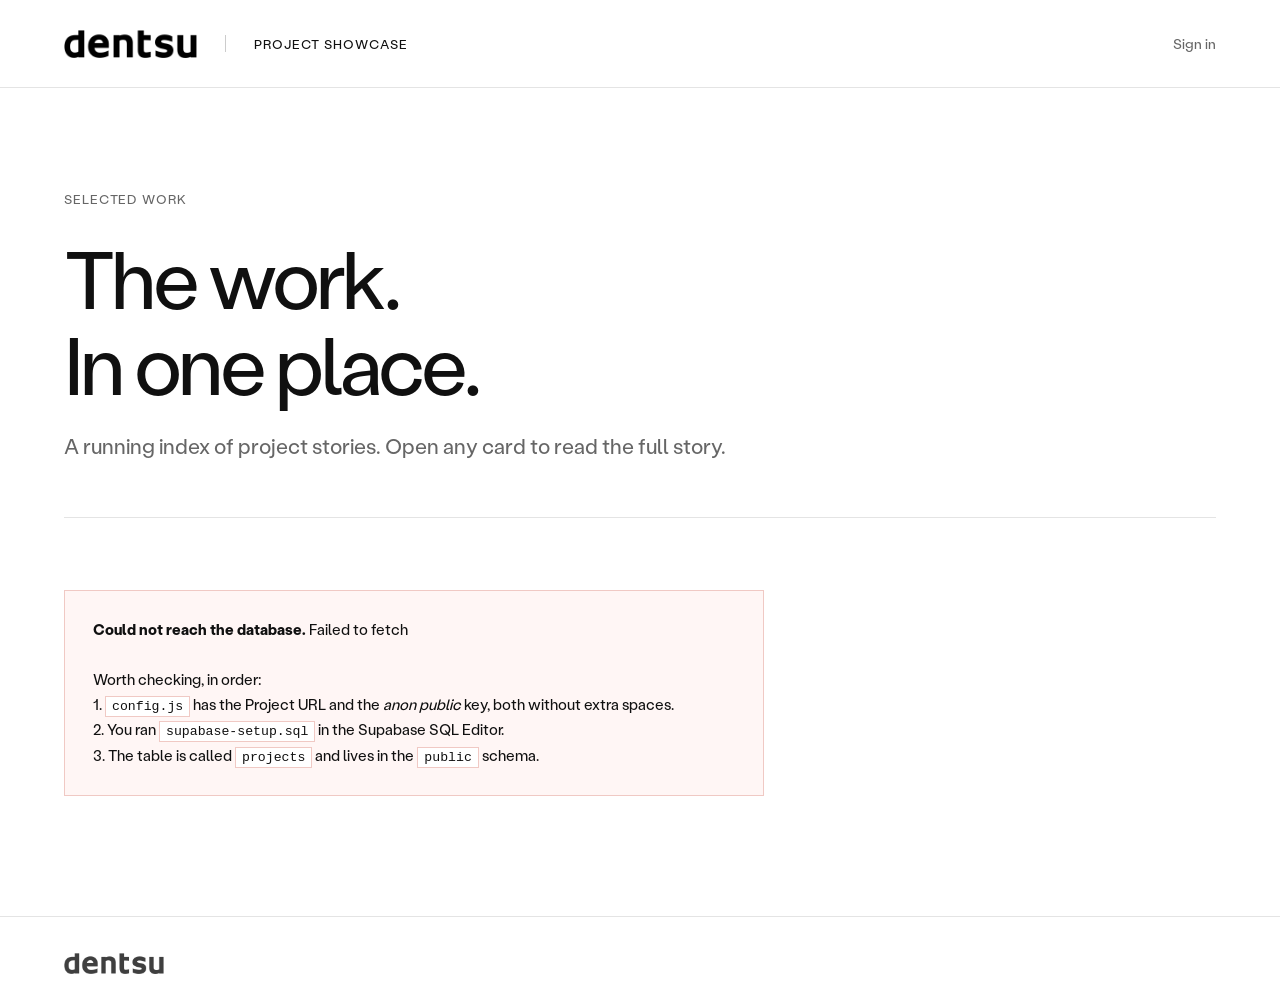
==== index.html @ b828e732 "feat: initial project setup with Supabase integration - Added Supabase configuration in config.js - " ====
<!doctype html>
<html lang="en">
<head>
<meta charset="utf-8">
<meta name="viewport" content="width=device-width, initial-scale=1">
<title>Project showcase</title>
<meta name="description" content="A showcase of selected project stories.">
<link rel="icon" href="assets/dentsu.png">
<link rel="stylesheet" href="styles.css">
<script src="config.js"></script>
<script src="app.js" defer></script>
</head>
<body>
<a class="skip" href="#grid">Skip to projects</a>

<header>
  <a href="index.html" aria-label="Project showcase home"><img class="logo" src="assets/dentsu.png" alt="dentsu"></a>
  <span class="header-label">PROJECT SHOWCASE</span>
  <nav>
    <button type="button" class="link-button" id="auth-toggle" hidden></button>
  </nav>
</header>

<div class="publish-bar" id="publish-bar" hidden>
  <p><strong>Unpublished changes.</strong> <span id="publish-detail"></span></p>
  <div class="publish-actions">
    <button type="button" class="button primary" id="export">Download projects.json</button>
    <button type="button" class="button quiet" id="discard">Discard changes</button>
  </div>
</div>

<main>
  <!-- Edit this heading directly. It is not stored in the database. -->
  <section class="intro">
    <span class="eyebrow">SELECTED WORK</span>
    <h1>The work.<br>In one place.</h1>
    <p>A running index of project stories. Open any card to read the full story.</p>
  </section>

  <section id="grid" class="grid" aria-label="Project listing"></section>

  <section class="notice" id="notice" hidden></section>

  <section class="empty" id="empty" hidden>
    <h2>No projects yet.</h2>
    <p id="empty-copy">Add your first project with the + button in the corner.</p>
  </section>
</main>

<footer>
  <img src="assets/dentsu.png" alt="dentsu">
</footer>

<button type="button" class="fab" id="add" aria-label="Add a project" hidden>
  <span aria-hidden="true">+</span>
</button>

<dialog id="editor" aria-labelledby="editor-title">
  <form method="dialog" id="form" novalidate>
    <div class="dialog-head">
      <h2 id="editor-title">Add a project</h2>
      <button type="button" class="close" id="cancel" aria-label="Close">&times;</button>
    </div>

    <div class="dialog-body">
      <div class="field">
        <label for="f-title">Title</label>
        <input id="f-title" name="title" type="text" maxlength="120" required autocomplete="off" placeholder="Project name">
        <p class="error" id="e-title" hidden>Add a title.</p>
      </div>

      <div class="field">
        <label for="f-description">Description</label>
        <textarea id="f-description" name="description" rows="3" maxlength="400" placeholder="One or two sentences about the project."></textarea>
      </div>

      <div class="field">
        <label for="f-link">Link</label>
        <input id="f-link" name="link" type="text" inputmode="url" autocomplete="off" placeholder="google.com">
        <p class="hint">Paste a full address, or just the domain — <code>https://</code> is added for you.</p>
        <p class="error" id="e-link" hidden>That doesn't look like a valid web address.</p>
      </div>

      <div class="field">
        <span class="label">Image</span>
        <div class="image-row">
          <div class="thumb" id="thumb" data-empty="true"><span>No image</span></div>
          <div class="image-controls">
            <input id="f-image-url" name="imageUrl" type="url" autocomplete="off" placeholder="Paste an image URL">
            <div class="image-buttons">
              <label class="button quiet file">
                Upload file
                <input id="f-image-file" type="file" accept="image/*" hidden>
              </label>
              <button type="button" class="button quiet" id="clear-image">Remove</button>
            </div>
            <p class="hint">Uploads are resized automatically, so no image hosting is needed.</p>
          </div>
        </div>
      </div>

      <div class="field checkbox">
        <label for="f-newtab">
          <input id="f-newtab" name="newTab" type="checkbox" checked>
          <span>Open in a new tab</span>
        </label>
        <p class="hint">Unchecked, the link opens in the same tab.</p>
      </div>
    </div>

    <div class="dialog-foot">
      <button type="button" class="button quiet" id="cancel-2">Cancel</button>
      <button type="submit" class="button primary" id="save">Save project</button>
    </div>
  </form>
</dialog>

<dialog id="auth" aria-labelledby="auth-title">
  <form method="dialog" id="auth-form" novalidate>
    <div class="dialog-head">
      <h2 id="auth-title">Sign in to edit</h2>
      <button type="button" class="close" id="auth-cancel" aria-label="Close">&times;</button>
    </div>
    <div class="dialog-body">
      <div class="field">
        <label for="a-email">Email</label>
        <input id="a-email" type="email" autocomplete="username" placeholder="you@example.com">
      </div>
      <div class="field">
        <label for="a-password">Password</label>
        <input id="a-password" type="password" autocomplete="current-password" placeholder="••••••••">
        <p class="hint">The user you created in Supabase under Authentication → Users.</p>
        <p class="error" id="a-error" hidden></p>
      </div>
    </div>
    <div class="dialog-foot">
      <button type="button" class="button quiet" id="auth-cancel-2">Cancel</button>
      <button type="submit" class="button primary" id="auth-submit">Sign in</button>
    </div>
  </form>
</dialog>

<div class="toast" id="toast" role="status" aria-live="polite" hidden></div>
</body>
</html>
---- styles.css ----
/* Shared shell. Change --accent to re-colour the page; everything else follows. */
@font-face{font-family:Stabil;src:url('assets/StabilGrotesk-Regular.woff2') format('woff2');font-weight:400;font-display:swap}
@font-face{font-family:Stabil;src:url('assets/StabilGrotesk-Bold.woff2') format('woff2');font-weight:700;font-display:swap}

:root{
  --accent:#1646e8;
  --accent-soft:#e7edff;
  --paper:#fff;
  --black:#101010;
  --muted:#666;
  --line:#e4e4e4;
  --surface:#f1f2f4;
  --font:Stabil,Arial,Helvetica,sans-serif;
  --gutter:clamp(24px,5vw,88px);
  --radius:0px;
}

*{box-sizing:border-box}
/* Class-level display rules below would otherwise beat the [hidden] attribute. */
[hidden]{display:none!important}
html{scroll-behavior:smooth}
body{margin:0;font-family:var(--font);font-size:18px;background:var(--paper);color:var(--black);-webkit-font-smoothing:antialiased}
a{color:inherit;text-decoration:none}
button,input,textarea,select{font:inherit;color:inherit}
img{max-width:100%;display:block}
code{font-family:ui-monospace,SFMono-Regular,Menlo,monospace;font-size:.88em;background:var(--surface);padding:2px 6px}
:focus-visible{outline:3px solid var(--accent);outline-offset:3px}

.skip{position:fixed;left:20px;top:-80px;background:#fff;padding:14px;z-index:99;border:1px solid var(--line)}
.skip:focus{top:20px}

/* Header */
header{height:88px;padding:0 var(--gutter);display:flex;align-items:center;gap:28px;background:#fff;border-bottom:1px solid var(--line);position:sticky;top:0;z-index:20}
.logo{width:133px;height:28px;object-fit:contain;filter:brightness(0)}
.header-label,.eyebrow,.count{font-size:13px;letter-spacing:.07em;text-transform:uppercase}
.header-label{padding-left:28px;border-left:1px solid #ccc}
header nav{margin-left:auto;display:flex;align-items:center;gap:22px}
.link-button{background:none;border:0;padding:10px 0;font-size:14px;color:var(--muted);cursor:pointer;border-bottom:1px solid transparent}
.link-button:hover{color:var(--black);border-bottom-color:var(--black)}

/* Publish bar */
.publish-bar{display:flex;flex-wrap:wrap;gap:16px 24px;align-items:center;justify-content:space-between;padding:18px var(--gutter);background:var(--accent-soft);border-bottom:1px solid #cddaff}
.publish-bar p{margin:0;font-size:15px;line-height:1.5}
.publish-actions{display:flex;gap:10px;flex-wrap:wrap}

/* Intro */
main{padding:0 var(--gutter) 120px}
.intro{padding:clamp(56px,8vw,104px) 0 clamp(36px,5vw,56px);border-bottom:1px solid var(--line);margin-bottom:clamp(40px,6vw,72px)}
.eyebrow{display:block;margin-bottom:28px;color:var(--muted)}
h1{font-size:clamp(46px,6.4vw,92px);line-height:1.04;font-weight:400;letter-spacing:-.045em;margin:0 0 24px;max-width:15ch}
.intro p{font-size:clamp(17px,1.7vw,21px);line-height:1.5;color:var(--muted);margin:0;max-width:56ch}

/* Grid */
.grid{display:grid;grid-template-columns:repeat(auto-fill,minmax(330px,1fr));gap:clamp(36px,4vw,56px) clamp(28px,3vw,40px)}

.card{position:relative;display:flex;flex-direction:column;min-width:0}
.card-link{display:flex;flex-direction:column;gap:22px;height:100%}
.card-media{position:relative;aspect-ratio:3/2;overflow:hidden;background:var(--surface)}
.card-media img{width:100%;height:100%;object-fit:cover;transition:transform .6s cubic-bezier(.16,.84,.44,1)}
.card:hover .card-media img,.card-link:focus-visible .card-media img{transform:scale(1.035)}
.card-media.blank{display:flex;align-items:center;justify-content:center}
.card-media.blank span{font-size:12px;letter-spacing:.09em;text-transform:uppercase;color:#8b9099;display:flex;flex-direction:column;align-items:center;gap:10px}
.card-media.blank span:before{content:'+';font-size:30px;line-height:1;opacity:.5}

.card-body{display:flex;flex-direction:column;gap:12px;flex:1}
.card h2{font-size:26px;line-height:1.2;font-weight:400;letter-spacing:-.025em;margin:0;transition:color .2s}
.card p{font-size:16px;line-height:1.55;color:var(--muted);margin:0;display:-webkit-box;-webkit-line-clamp:3;-webkit-box-orient:vertical;overflow:hidden}
/* Hover affordance only — the destination is never shown. */
.card h2 .arrow{display:inline-block;margin-left:10px;color:var(--accent);opacity:0;transform:translate(-5px,5px);transition:opacity .25s,transform .25s}
.card:hover h2,.card-link:focus-visible h2{color:var(--accent)}
.card:hover h2 .arrow,.card-link:focus-visible h2 .arrow{opacity:1;transform:none}

.card-tools{position:absolute;top:12px;right:12px;display:flex;gap:6px;opacity:0;transition:opacity .2s;z-index:2}
.card:hover .card-tools,.card:focus-within .card-tools{opacity:1}
.card-tools button{background:rgba(255,255,255,.94);border:1px solid var(--line);padding:8px 12px;font-size:13px;cursor:pointer;backdrop-filter:blur(4px)}
.card-tools button:hover{background:#fff;border-color:var(--black)}
.card-tools button.danger:hover{color:#c02626;border-color:#c02626}

/* Setup / error notice */
.notice{padding:26px 28px;background:#fff6f5;border:1px solid #f0c9c4;font-size:15px;line-height:1.65;max-width:70ch}
.notice code{background:#fff;border:1px solid #f0c9c4}

/* Empty state */
.empty{padding:clamp(60px,9vw,120px) 0;border-top:1px solid var(--line);max-width:60ch}
.empty h2{font-size:clamp(28px,3.4vw,40px);font-weight:400;letter-spacing:-.03em;margin:0 0 16px}
.empty p{color:var(--muted);line-height:1.6;margin:0}

/* Footer */
footer{padding:36px var(--gutter);border-top:1px solid var(--line);display:flex;align-items:center;gap:24px;font-size:13px;color:var(--muted);flex-wrap:wrap}
footer img{width:100px;filter:brightness(0);opacity:.75}

/* Buttons */
.button{border:1px solid var(--black);background:none;padding:13px 20px;font-size:15px;cursor:pointer;transition:background .18s,color .18s,border-color .18s;text-align:center}
.button.primary{background:var(--black);color:#fff}
.button.primary:hover{background:var(--accent);border-color:var(--accent)}
.button.quiet{border-color:var(--line);color:var(--muted)}
.button.quiet:hover{border-color:var(--black);color:var(--black)}
.button.file{display:inline-block;position:relative}

/* Floating add button */
.fab{position:fixed;right:clamp(20px,3vw,40px);bottom:clamp(20px,3vw,40px);width:64px;height:64px;border-radius:50%;border:0;background:var(--accent);color:#fff;font-size:34px;line-height:1;cursor:pointer;box-shadow:0 12px 30px rgba(22,70,232,.32);transition:transform .2s cubic-bezier(.16,.84,.44,1),background .2s;z-index:30}
.fab:hover{transform:scale(1.07);background:var(--black)}
.fab span{position:relative;top:-2px}

/* Dialog */
dialog{border:0;padding:0;width:min(92vw,640px);max-height:92vh;background:#fff;box-shadow:0 30px 80px rgba(0,0,0,.28)}
dialog::backdrop{background:rgba(0,0,0,.55)}
dialog form{display:flex;flex-direction:column;max-height:92vh}
.dialog-head{flex:none;display:flex;align-items:center;justify-content:space-between;gap:20px;padding:26px clamp(22px,4vw,36px);border-bottom:1px solid var(--line)}
.dialog-body{flex:1 1 auto;overflow-y:auto;min-height:0}
.dialog-head h2{font-size:26px;font-weight:400;letter-spacing:-.025em;margin:0}
.close{background:none;border:0;font-size:30px;line-height:1;cursor:pointer;padding:4px 8px;color:var(--muted)}
.close:hover{color:var(--black)}
.dialog-foot{flex:none;display:flex;justify-content:flex-end;gap:10px;padding:22px clamp(22px,4vw,36px);border-top:1px solid var(--line);background:#fafafa}

.field{padding:20px clamp(22px,4vw,36px) 0}
.field:last-child{padding-bottom:26px}
label,.label{display:block;font-size:13px;letter-spacing:.06em;text-transform:uppercase;color:var(--muted);margin-bottom:10px}
label.button{text-transform:none;letter-spacing:0;font-size:14px;color:var(--muted);margin-bottom:0}
input[type=text],input[type=url],textarea{width:100%;padding:13px 14px;border:1px solid var(--line);background:#fff;font-size:16px}
input[type=text]:focus,input[type=url]:focus,textarea:focus{border-color:var(--black);outline:none}
textarea{resize:vertical;line-height:1.5}
.hint{font-size:13px;color:#8b9099;margin:8px 0 0;line-height:1.5}
.error{font-size:13px;color:#c02626;margin:8px 0 0}

.image-row{display:flex;gap:18px;align-items:flex-start}
.thumb{flex:none;width:130px;aspect-ratio:3/2;background:var(--surface);overflow:hidden;display:flex;align-items:center;justify-content:center}
.thumb img{width:100%;height:100%;object-fit:cover}
.thumb span{font-size:11px;letter-spacing:.08em;text-transform:uppercase;color:#8b9099}
.thumb:not([data-empty="true"]) span{display:none}
.image-controls{flex:1;min-width:0}
.image-buttons{display:flex;gap:8px;margin-top:10px;flex-wrap:wrap}
.image-buttons .button{padding:10px 16px;font-size:14px}

.field.checkbox label{display:flex;align-items:center;gap:12px;text-transform:none;letter-spacing:0;font-size:16px;color:var(--black);margin:0;cursor:pointer}
.field.checkbox input{width:20px;height:20px;accent-color:var(--accent);cursor:pointer}

/* Toast */
.toast{position:fixed;left:50%;bottom:32px;transform:translateX(-50%);background:var(--black);color:#fff;padding:14px 22px;font-size:15px;z-index:60;box-shadow:0 10px 30px rgba(0,0,0,.25)}

@media(max-width:700px){
  header{height:72px;gap:14px}
  .header-label{display:none}
  .logo{width:112px}
  .grid{grid-template-columns:1fr;gap:44px}
  .card-tools{opacity:1}
  .image-row{flex-direction:column}
  .thumb{width:100%}
  .publish-bar{flex-direction:column;align-items:flex-start}
  .dialog-foot .button{flex:1}
  .fab{width:56px;height:56px;font-size:30px}
}

@media(prefers-reduced-motion:reduce){
  html{scroll-behavior:auto}
  *,*::before,*::after{animation:none!important;transition:none!important}
}
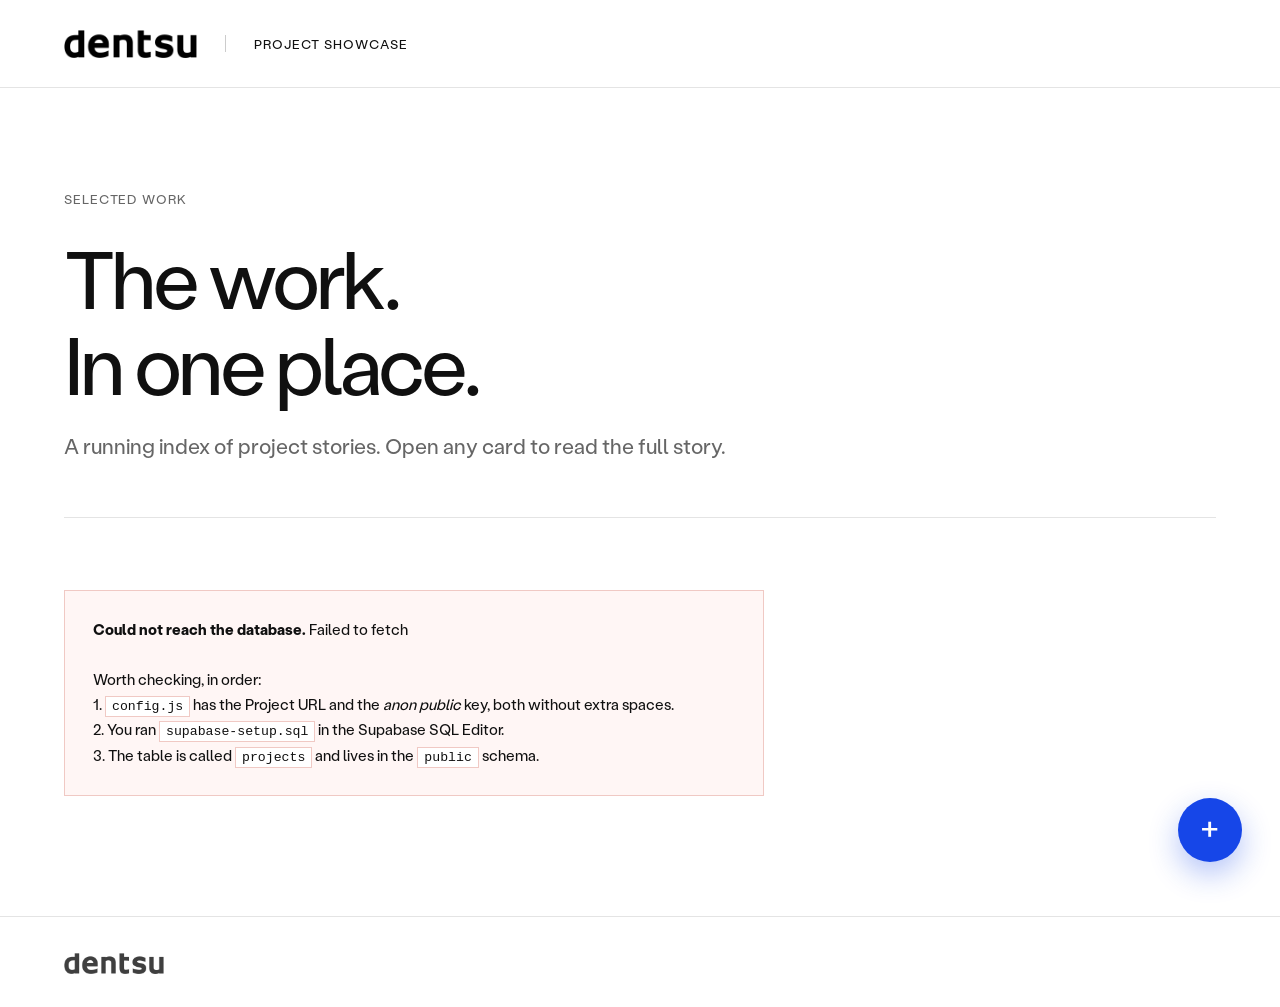
==== commit c0b62812: "feat: add initial project entries and remove authentication requirements" ====
--- a/index.html
+++ b/index.html
@@ -16,9 +16,6 @@
 <header>
   <a href="index.html" aria-label="Project showcase home"><img class="logo" src="assets/dentsu.png" alt="dentsu"></a>
   <span class="header-label">PROJECT SHOWCASE</span>
-  <nav>
-    <button type="button" class="link-button" id="auth-toggle" hidden></button>
-  </nav>
 </header>
 
 <div class="publish-bar" id="publish-bar" hidden>
@@ -115,31 +112,6 @@
   </form>
 </dialog>
 
-<dialog id="auth" aria-labelledby="auth-title">
-  <form method="dialog" id="auth-form" novalidate>
-    <div class="dialog-head">
-      <h2 id="auth-title">Sign in to edit</h2>
-      <button type="button" class="close" id="auth-cancel" aria-label="Close">&times;</button>
-    </div>
-    <div class="dialog-body">
-      <div class="field">
-        <label for="a-email">Email</label>
-        <input id="a-email" type="email" autocomplete="username" placeholder="you@example.com">
-      </div>
-      <div class="field">
-        <label for="a-password">Password</label>
-        <input id="a-password" type="password" autocomplete="current-password" placeholder="••••••••">
-        <p class="hint">The user you created in Supabase under Authentication → Users.</p>
-        <p class="error" id="a-error" hidden></p>
-      </div>
-    </div>
-    <div class="dialog-foot">
-      <button type="button" class="button quiet" id="auth-cancel-2">Cancel</button>
-      <button type="submit" class="button primary" id="auth-submit">Sign in</button>
-    </div>
-  </form>
-</dialog>
-
 <div class="toast" id="toast" role="status" aria-live="polite" hidden></div>
 </body>
 </html>
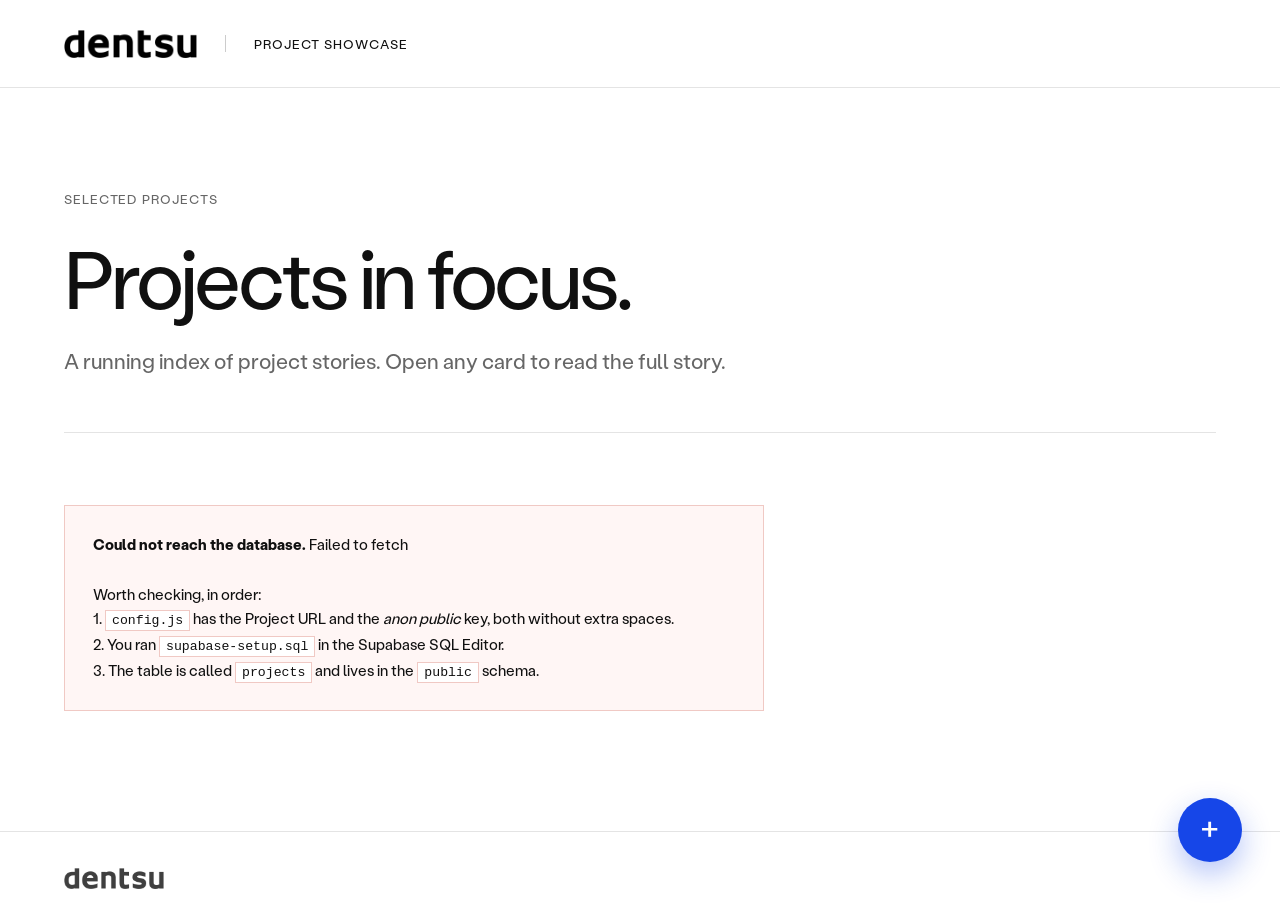
==== commit d3ccea93: "fix: update section headings for clarity and consistency" ====
--- a/index.html
+++ b/index.html
@@ -5,7 +5,7 @@
 <meta name="viewport" content="width=device-width, initial-scale=1">
 <title>Project showcase</title>
 <meta name="description" content="A showcase of selected project stories.">
-<link rel="icon" href="assets/dentsu.png">
+<link rel="icon" href="assets/123.png">
 <link rel="stylesheet" href="styles.css">
 <script src="config.js"></script>
 <script src="app.js" defer></script>
@@ -29,8 +29,8 @@
 <main>
   <!-- Edit this heading directly. It is not stored in the database. -->
   <section class="intro">
-    <span class="eyebrow">SELECTED WORK</span>
-    <h1>The work.<br>In one place.</h1>
+    <span class="eyebrow">SELECTED PROJECTS</span>
+    <h1>Projects in focus.</h1>
     <p>A running index of project stories. Open any card to read the full story.</p>
   </section>
 
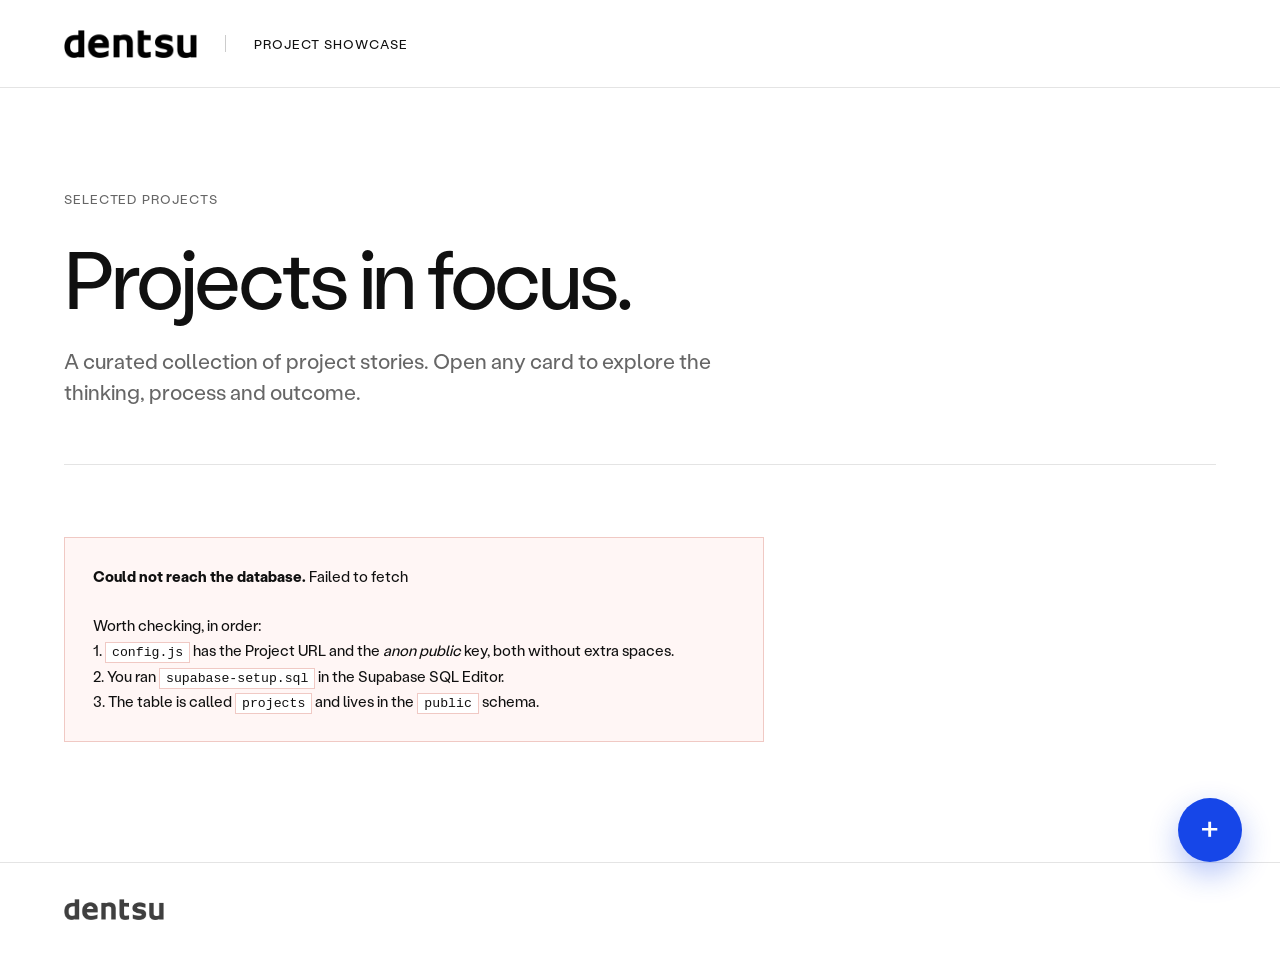
==== commit fac5eb26: "fix: update project description for clarity and engagement" ====
--- a/index.html
+++ b/index.html
@@ -31,7 +31,7 @@
   <section class="intro">
     <span class="eyebrow">SELECTED PROJECTS</span>
     <h1>Projects in focus.</h1>
-    <p>A running index of project stories. Open any card to read the full story.</p>
+    <p>A curated collection of project stories. Open any card to explore the thinking, process and outcome.</p>
   </section>
 
   <section id="grid" class="grid" aria-label="Project listing"></section>
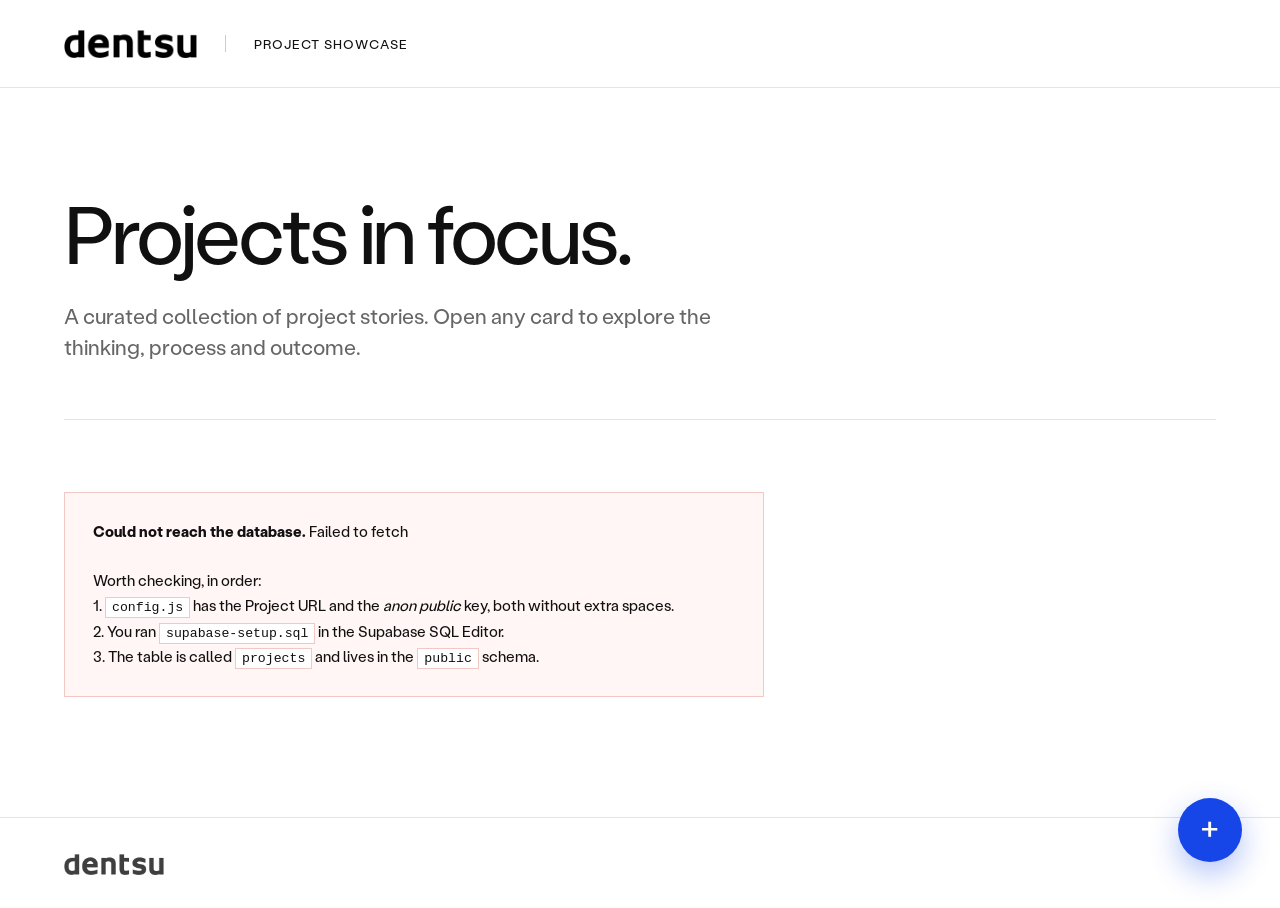
==== commit b31bfca7: "fix: remove redundant eyebrow span from intro section" ====
--- a/index.html
+++ b/index.html
@@ -29,7 +29,6 @@
 <main>
   <!-- Edit this heading directly. It is not stored in the database. -->
   <section class="intro">
-    <span class="eyebrow">SELECTED PROJECTS</span>
     <h1>Projects in focus.</h1>
     <p>A curated collection of project stories. Open any card to explore the thinking, process and outcome.</p>
   </section>
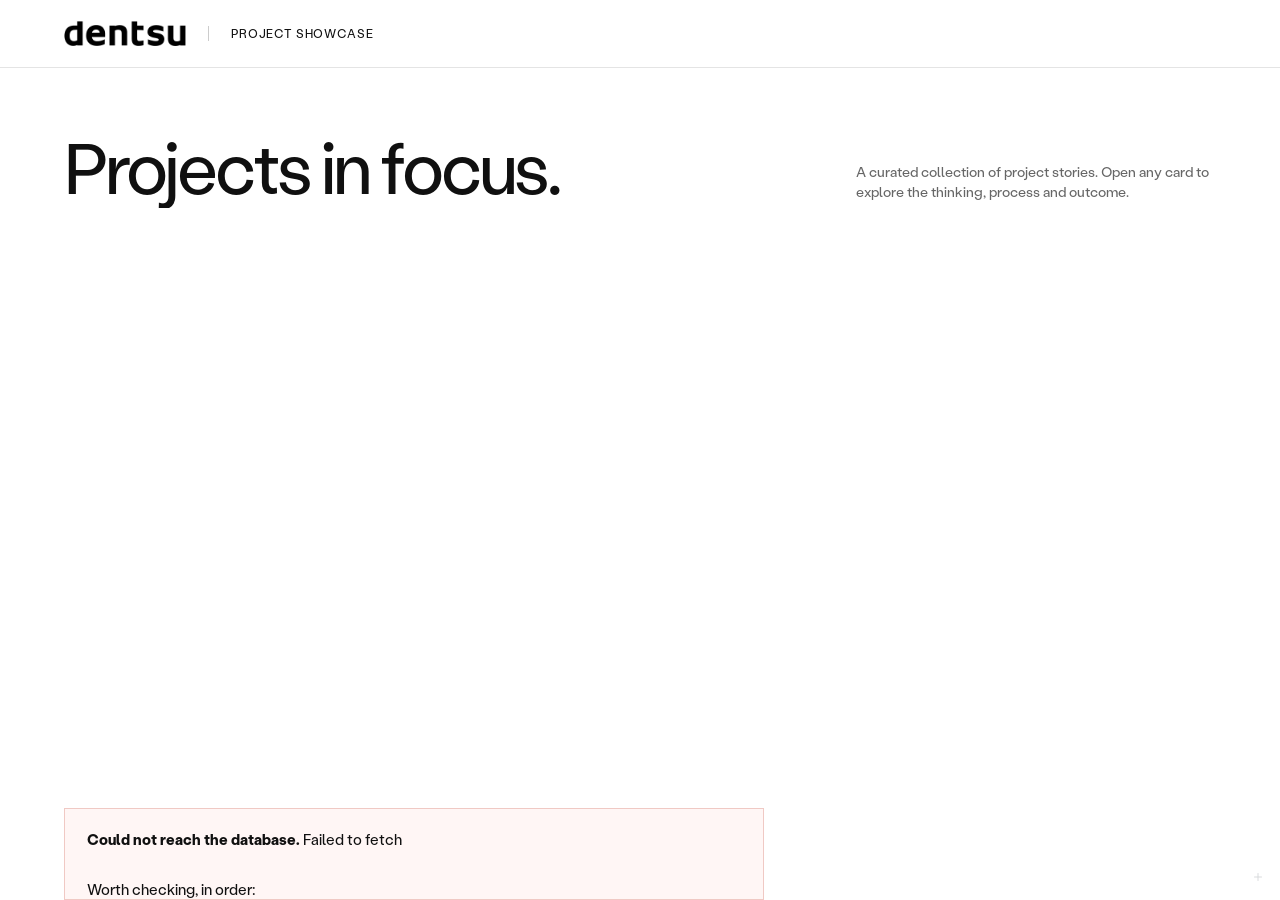
==== commit ae2318ba: "feat: implement project carousel with navigation controls and landing sequence" ====
--- a/index.html
+++ b/index.html
@@ -7,6 +7,11 @@
 <meta name="description" content="A showcase of selected project stories.">
 <link rel="icon" href="assets/123.png">
 <link rel="stylesheet" href="styles.css">
+<script>
+  // Hide the page for the landing sequence; the fallback reveals it if the script never runs.
+  document.documentElement.classList.add('is-loading');
+  setTimeout(() => document.documentElement.classList.remove('is-loading'), 2500);
+</script>
 <script src="config.js"></script>
 <script src="app.js" defer></script>
 </head>
@@ -29,17 +34,31 @@
 <main>
   <!-- Edit this heading directly. It is not stored in the database. -->
   <section class="intro">
-    <h1>Projects in focus.</h1>
+    <h1><span class="line"><span>Projects in focus.</span></span></h1>
     <p>A curated collection of project stories. Open any card to explore the thinking, process and outcome.</p>
   </section>
 
-  <section id="grid" class="grid" aria-label="Project listing"></section>
+  <div class="projects-carousel" id="projects-carousel">
+    <section id="grid" class="grid" aria-label="Project listing" tabindex="0"></section>
+  </div>
+
+  <div class="rail-foot" id="rail-foot">
+    <div class="rail-progress" aria-hidden="true">
+      <span class="rail-count" id="rail-current">1</span>
+      <span class="rail-track"><span class="rail-thumb" id="rail-thumb"></span></span>
+      <span class="rail-count is-total" id="rail-total">1</span>
+    </div>
+    <div class="carousel-controls" id="carousel-controls" aria-label="Project carousel controls">
+      <button type="button" class="carousel-button" id="carousel-prev" aria-label="Previous project"><svg viewBox="0 0 24 24" aria-hidden="true"><path d="M19 12H5M11 6l-6 6 6 6"/></svg></button>
+      <button type="button" class="carousel-button" id="carousel-next" aria-label="Next project"><svg viewBox="0 0 24 24" aria-hidden="true"><path d="M5 12h14M13 6l6 6-6 6"/></svg></button>
+    </div>
+  </div>
 
   <section class="notice" id="notice" hidden></section>
 
   <section class="empty" id="empty" hidden>
     <h2>No projects yet.</h2>
-    <p id="empty-copy">Add your first project with the + button in the corner.</p>
+    <p id="empty-copy">Add your first project with the small + button in the bottom corner.</p>
   </section>
 </main>
 
@@ -48,7 +67,7 @@
 </footer>
 
 <button type="button" class="fab" id="add" aria-label="Add a project" hidden>
-  <span aria-hidden="true">+</span>
+  <svg viewBox="0 0 24 24" aria-hidden="true"><path d="M12 6v12M6 12h12"/></svg>
 </button>
 
 <dialog id="editor" aria-labelledby="editor-title">
--- a/styles.css
+++ b/styles.css
@@ -1,4 +1,5 @@
-/* Shared shell. Change --accent to re-colour the page; everything else follows. */
+/* Project showcase — one-screen horizontal rail.
+   Change --accent to re-colour focus states; everything else is monochrome. */
 @font-face{font-family:Stabil;src:url('assets/StabilGrotesk-Regular.woff2') format('woff2');font-weight:400;font-display:swap}
 @font-face{font-family:Stabil;src:url('assets/StabilGrotesk-Bold.woff2') format('woff2');font-weight:700;font-display:swap}
 
@@ -11,96 +12,175 @@
   --line:#e4e4e4;
   --surface:#f1f2f4;
   --font:Stabil,Arial,Helvetica,sans-serif;
-  --gutter:clamp(24px,5vw,88px);
-  --radius:0px;
+  --gutter:clamp(20px,5vw,88px);
+  --radius:14px;
+  --ease:cubic-bezier(.16,.84,.44,1);
+  --ease-out:cubic-bezier(.22,1,.36,1);
 }
 
 *{box-sizing:border-box}
 /* Class-level display rules below would otherwise beat the [hidden] attribute. */
 [hidden]{display:none!important}
-html{scroll-behavior:smooth}
-body{margin:0;font-family:var(--font);font-size:18px;background:var(--paper);color:var(--black);-webkit-font-smoothing:antialiased}
+html,body{height:100%}
+body{margin:0;height:100dvh;overflow:hidden;display:flex;flex-direction:column;font-family:var(--font);font-size:18px;background:var(--paper);color:var(--black);-webkit-font-smoothing:antialiased}
 a{color:inherit;text-decoration:none}
 button,input,textarea,select{font:inherit;color:inherit}
 img{max-width:100%;display:block}
+svg{display:block}
 code{font-family:ui-monospace,SFMono-Regular,Menlo,monospace;font-size:.88em;background:var(--surface);padding:2px 6px}
-:focus-visible{outline:3px solid var(--accent);outline-offset:3px}
+:focus-visible{outline:2px solid var(--accent);outline-offset:3px}
 
 .skip{position:fixed;left:20px;top:-80px;background:#fff;padding:14px;z-index:99;border:1px solid var(--line)}
 .skip:focus{top:20px}
 
-/* Header */
-header{height:88px;padding:0 var(--gutter);display:flex;align-items:center;gap:28px;background:#fff;border-bottom:1px solid var(--line);position:sticky;top:0;z-index:20}
-.logo{width:133px;height:28px;object-fit:contain;filter:brightness(0)}
-.header-label,.eyebrow,.count{font-size:13px;letter-spacing:.07em;text-transform:uppercase}
-.header-label{padding-left:28px;border-left:1px solid #ccc}
-header nav{margin-left:auto;display:flex;align-items:center;gap:22px}
-.link-button{background:none;border:0;padding:10px 0;font-size:14px;color:var(--muted);cursor:pointer;border-bottom:1px solid transparent}
-.link-button:hover{color:var(--black);border-bottom-color:var(--black)}
-
-/* Publish bar */
-.publish-bar{display:flex;flex-wrap:wrap;gap:16px 24px;align-items:center;justify-content:space-between;padding:18px var(--gutter);background:var(--accent-soft);border-bottom:1px solid #cddaff}
+/* ---------------- Header ---------------- */
+header{flex:none;height:68px;padding:0 var(--gutter);display:flex;align-items:center;gap:22px;background:#fff;border-bottom:1px solid var(--line);position:relative;z-index:20}
+.logo{width:122px;height:26px;object-fit:contain;filter:brightness(0)}
+.header-label{font-size:12px;letter-spacing:.07em;text-transform:uppercase;padding-left:22px;border-left:1px solid #ccc}
+
+/* ---------------- Publish bar (local mode only) ---------------- */
+.publish-bar{flex:none;display:flex;flex-wrap:wrap;gap:12px 24px;align-items:center;justify-content:space-between;padding:10px var(--gutter);background:var(--accent-soft);border-bottom:1px solid #cddaff}
 .publish-bar p{margin:0;font-size:15px;line-height:1.5}
 .publish-actions{display:flex;gap:10px;flex-wrap:wrap}
 
-/* Intro */
-main{padding:0 var(--gutter) 120px}
-.intro{padding:clamp(56px,8vw,104px) 0 clamp(36px,5vw,56px);border-bottom:1px solid var(--line);margin-bottom:clamp(40px,6vw,72px)}
-.eyebrow{display:block;margin-bottom:28px;color:var(--muted)}
-h1{font-size:clamp(46px,6.4vw,92px);line-height:1.04;font-weight:400;letter-spacing:-.045em;margin:0 0 24px;max-width:15ch}
-.intro p{font-size:clamp(17px,1.7vw,21px);line-height:1.5;color:var(--muted);margin:0;max-width:56ch}
-
-/* Grid */
-.grid{display:grid;grid-template-columns:repeat(auto-fill,minmax(330px,1fr));gap:clamp(36px,4vw,56px) clamp(28px,3vw,40px)}
-
-.card{position:relative;display:flex;flex-direction:column;min-width:0}
-.card-link{display:flex;flex-direction:column;gap:22px;height:100%}
-.card-media{position:relative;aspect-ratio:3/2;overflow:hidden;background:var(--surface)}
-.card-media img{width:100%;height:100%;object-fit:cover;transition:transform .6s cubic-bezier(.16,.84,.44,1)}
-.card:hover .card-media img,.card-link:focus-visible .card-media img{transform:scale(1.035)}
+/* ---------------- Page frame ----------------
+   header / intro / rail (fills) / rail-foot. Spacing is tied to viewport
+   height so the top breathes and the bottom never goes empty. */
+main{flex:1 1 auto;min-height:0;display:flex;flex-direction:column;padding:0 var(--gutter)}
+
+.intro{
+  flex:none;display:grid;grid-template-columns:minmax(0,1fr) minmax(0,40ch);align-items:end;gap:14px 56px;
+  padding:clamp(28px,7vh,84px) 0 clamp(22px,4.2vh,48px);
+}
+h1{font-size:clamp(40px,min(5.6vw,9.5vh),92px);line-height:1;font-weight:400;letter-spacing:-.045em;margin:0}
+h1 .line{display:block;overflow:hidden;padding-bottom:.08em;margin-bottom:-.08em}
+h1 .line>span{display:inline-block}
+.intro p{justify-self:end;font-size:clamp(14px,1.1vw,17px);line-height:1.45;color:var(--muted);margin:0;max-width:40ch}
+
+/* ---------------- Project rail ----------------
+   The rail bleeds to both viewport edges, so the next card is simply cut by
+   the screen, not faded. Card width is derived from the rail's height
+   (container units), keeping images ~3:2 on any screen. */
+.projects-carousel{flex:1 1 auto;min-height:0;position:relative;margin:0 calc(var(--gutter) * -1);container-type:size}
+.grid{
+  --text-h:128px;
+  height:100%;display:grid;grid-auto-flow:column;grid-template-rows:minmax(0,1fr);
+  grid-auto-columns:clamp(260px,calc((100cqh - var(--text-h)) * 1.52),60cqw);
+  column-gap:clamp(16px,2vw,32px);
+  padding:0 var(--gutter);scroll-padding-inline:var(--gutter);
+  overflow-x:auto;overflow-y:hidden;overscroll-behavior-inline:contain;
+  scroll-snap-type:x mandatory;scrollbar-width:none;-ms-overflow-style:none;
+  cursor:grab;outline-offset:-2px;
+}
+.grid::-webkit-scrollbar{display:none}
+/* While dragging or wheeling, the rail moves freely and snaps once released. */
+.grid.is-free{scroll-snap-type:none}
+.grid.is-dragging{cursor:grabbing;user-select:none}
+.grid.is-dragging .card-link{pointer-events:none}
+
+/* ---------------- Card ---------------- */
+.card{position:relative;min-width:0;height:100%;scroll-snap-align:start}
+.card-link{display:flex;flex-direction:column;gap:16px;height:100%;-webkit-user-drag:none}
+.card-media{
+  position:relative;flex:1 1 auto;min-height:0;overflow:hidden;border-radius:var(--radius);background:var(--surface);
+  isolation:isolate;
+}
+.card-media img{
+  width:100%;height:100%;object-fit:cover;-webkit-user-drag:none;
+  /* --p is set from script: -1 (left) … 0 (centre) … 1 (right) of the rail. */
+  scale:1.12;translate:calc(var(--p,0) * -4.5%) 0;
+  transition:scale .9s var(--ease);will-change:translate;
+}
+.card-link:focus-visible .card-media img{scale:1.17}
+/* Hairline edge so white or very light images still read as a card.
+   Drawn as an overlay above the image, so it stays crisp while the image zooms. */
+.card-media::after{content:'';position:absolute;inset:0;z-index:1;border-radius:inherit;box-shadow:inset 0 0 0 1px rgba(16,16,16,.07);pointer-events:none}
+
+/* Zoom: hover on mouse/trackpad; on touch the card in front zooms gently and a press gives feedback. */
+@media(hover:hover) and (pointer:fine){
+  .card:hover .card-media img{scale:1.17}
+  .card:hover .card-cta{opacity:1;transform:none}
+  .card:hover .card-tools{opacity:1;transform:none}
+}
+@media(hover:none),(pointer:coarse){
+  .card-media img{transition:scale 1.1s var(--ease)}
+  .card.is-active .card-media img{scale:1.15}
+  .card-link:active .card-media img{scale:1.19;transition-duration:.35s}
+  .card-link{-webkit-tap-highlight-color:transparent}
+}
 .card-media.blank{display:flex;align-items:center;justify-content:center}
-.card-media.blank span{font-size:12px;letter-spacing:.09em;text-transform:uppercase;color:#8b9099;display:flex;flex-direction:column;align-items:center;gap:10px}
-.card-media.blank span:before{content:'+';font-size:30px;line-height:1;opacity:.5}
-
-.card-body{display:flex;flex-direction:column;gap:12px;flex:1}
-.card h2{font-size:26px;line-height:1.2;font-weight:400;letter-spacing:-.025em;margin:0;transition:color .2s}
-.card p{font-size:16px;line-height:1.55;color:var(--muted);margin:0;display:-webkit-box;-webkit-line-clamp:3;-webkit-box-orient:vertical;overflow:hidden}
-/* Hover affordance only — the destination is never shown. */
-.card h2 .arrow{display:inline-block;margin-left:10px;color:var(--accent);opacity:0;transform:translate(-5px,5px);transition:opacity .25s,transform .25s}
-.card:hover h2,.card-link:focus-visible h2{color:var(--accent)}
-.card:hover h2 .arrow,.card-link:focus-visible h2 .arrow{opacity:1;transform:none}
-
-.card-tools{position:absolute;top:12px;right:12px;display:flex;gap:6px;opacity:0;transition:opacity .2s;z-index:2}
-.card:hover .card-tools,.card:focus-within .card-tools{opacity:1}
-.card-tools button{background:rgba(255,255,255,.94);border:1px solid var(--line);padding:8px 12px;font-size:13px;cursor:pointer;backdrop-filter:blur(4px)}
-.card-tools button:hover{background:#fff;border-color:var(--black)}
-.card-tools button.danger:hover{color:#c02626;border-color:#c02626}
-
-/* Setup / error notice */
-.notice{padding:26px 28px;background:#fff6f5;border:1px solid #f0c9c4;font-size:15px;line-height:1.65;max-width:70ch}
+.card-media.blank>span:first-child{font-size:12px;letter-spacing:.09em;text-transform:uppercase;color:#8b9099}
+
+/* Open affordance: appears on hover only, so it never competes with the rail arrows. */
+.card-cta{
+  position:absolute;right:14px;bottom:14px;z-index:2;width:40px;height:40px;border-radius:50%;
+  display:grid;place-items:center;background:#fff;color:var(--black);
+  opacity:0;transform:translateY(6px) scale(.9);transition:opacity .3s var(--ease),transform .4s var(--ease);
+}
+.card-cta svg{width:17px;height:17px;fill:none;stroke:currentColor;stroke-width:1.6;stroke-linecap:round;stroke-linejoin:round}
+.card-link:focus-visible .card-cta{opacity:1;transform:none}
+
+.card-body{flex:none;display:flex;flex-direction:column;gap:6px;padding:0 2px}
+.card-kicker{font-size:11px;line-height:1;letter-spacing:.08em;text-transform:uppercase;color:#8a8e94;margin-bottom:2px;font-variant-numeric:tabular-nums}
+.card h2{font-size:clamp(19px,1.6vw,25px);line-height:1.18;font-weight:400;letter-spacing:-.025em;margin:0;display:-webkit-box;-webkit-line-clamp:1;-webkit-box-orient:vertical;overflow:hidden}
+.card h2 .arrow{display:none}
+.card p{font-size:14px;line-height:1.42;color:#686c72;margin:0;display:-webkit-box;-webkit-line-clamp:2;-webkit-box-orient:vertical;overflow:hidden;max-width:56ch}
+
+/* Edit / delete: two small icon buttons in one quiet pill, revealed on hover. */
+.card-tools{
+  position:absolute;top:10px;right:10px;z-index:4;display:flex;gap:2px;padding:3px;border-radius:999px;
+  background:rgba(255,255,255,.82);
+  opacity:0;transform:translateY(-4px);transition:opacity .25s,transform .25s var(--ease);
+}
+.card:focus-within .card-tools{opacity:1;transform:none}
+.card-tools button{width:28px;height:28px;border:0;border-radius:50%;background:transparent;color:#55595f;display:grid;place-items:center;cursor:pointer;transition:background .15s,color .15s}
+.card-tools svg{width:14px;height:14px;fill:none;stroke:currentColor;stroke-width:1.6;stroke-linecap:round;stroke-linejoin:round}
+.card-tools button:hover{background:#fff;color:var(--black)}
+.card-tools button.danger:hover{color:#c02626}
+
+/* ---------------- Rail foot: progress + arrows ---------------- */
+.rail-foot{flex:none;display:flex;align-items:center;justify-content:space-between;gap:24px;padding:clamp(16px,3vh,30px) 0 clamp(26px,4.4vh,44px)}
+.rail-progress{display:flex;align-items:center;gap:14px;font-size:12px;letter-spacing:.07em;color:var(--black);font-variant-numeric:tabular-nums}
+.rail-count.is-total{color:#9a9ea4}
+.rail-track{position:relative;width:clamp(96px,14vw,200px);height:1px;background:var(--line);overflow:hidden}
+.rail-thumb{position:absolute;left:0;top:0;height:100%;width:var(--size,30%);background:var(--black);transform:translateX(calc(var(--pos,0) * (100% / var(--size-n,.3) - 100%)));will-change:transform}
+
+.carousel-controls{display:flex;gap:8px}
+.carousel-button{
+  width:42px;height:42px;border-radius:50%;border:1px solid #d6d8dc;background:transparent;color:var(--black);
+  display:grid;place-items:center;cursor:pointer;transition:border-color .2s,background .2s,color .2s,opacity .2s;
+}
+.carousel-button svg{width:18px;height:18px;fill:none;stroke:currentColor;stroke-width:1.5;stroke-linecap:round;stroke-linejoin:round;transition:transform .3s var(--ease)}
+.carousel-button:hover:not(:disabled){border-color:var(--black)}
+#carousel-prev:hover:not(:disabled) svg{transform:translateX(-2px)}
+#carousel-next:hover:not(:disabled) svg{transform:translateX(2px)}
+.carousel-button:active:not(:disabled){background:var(--black);color:#fff}
+.carousel-button:disabled{opacity:.3;cursor:default}
+
+/* ---------------- Add button: tiny, quiet, bottom corner ---------------- */
+.fab{
+  position:fixed;right:10px;bottom:10px;z-index:30;width:26px;height:26px;border-radius:50%;
+  border:1px solid transparent;background:transparent;color:#b4b8bd;display:grid;place-items:center;cursor:pointer;
+  opacity:.55;transition:opacity .2s,color .2s,border-color .2s;
+}
+.fab svg{width:14px;height:14px;fill:none;stroke:currentColor;stroke-width:1.6;stroke-linecap:round}
+.fab:hover,.fab:focus-visible{opacity:1;color:var(--black);border-color:var(--line)}
+
+/* ---------------- Notice / empty ---------------- */
+.notice{flex:none;max-height:92px;overflow:auto;margin-top:10px;padding:18px 22px;background:#fff6f5;border:1px solid #f0c9c4;font-size:15px;line-height:1.65;max-width:70ch}
 .notice code{background:#fff;border:1px solid #f0c9c4}
-
-/* Empty state */
-.empty{padding:clamp(60px,9vw,120px) 0;border-top:1px solid var(--line);max-width:60ch}
+.empty{flex:1 1 auto;min-height:0;padding:40px 0;max-width:60ch}
 .empty h2{font-size:clamp(28px,3.4vw,40px);font-weight:400;letter-spacing:-.03em;margin:0 0 16px}
 .empty p{color:var(--muted);line-height:1.6;margin:0}
-
-/* Footer */
-footer{padding:36px var(--gutter);border-top:1px solid var(--line);display:flex;align-items:center;gap:24px;font-size:13px;color:var(--muted);flex-wrap:wrap}
-footer img{width:100px;filter:brightness(0);opacity:.75}
-
-/* Buttons */
+footer{display:none}
+
+/* ---------------- Buttons (dialogs, publish bar) ---------------- */
 .button{border:1px solid var(--black);background:none;padding:13px 20px;font-size:15px;cursor:pointer;transition:background .18s,color .18s,border-color .18s;text-align:center}
 .button.primary{background:var(--black);color:#fff}
 .button.primary:hover{background:var(--accent);border-color:var(--accent)}
 .button.quiet{border-color:var(--line);color:var(--muted)}
 .button.quiet:hover{border-color:var(--black);color:var(--black)}
 .button.file{display:inline-block;position:relative}
-
-/* Floating add button */
-.fab{position:fixed;right:clamp(20px,3vw,40px);bottom:clamp(20px,3vw,40px);width:64px;height:64px;border-radius:50%;border:0;background:var(--accent);color:#fff;font-size:34px;line-height:1;cursor:pointer;box-shadow:0 12px 30px rgba(22,70,232,.32);transition:transform .2s cubic-bezier(.16,.84,.44,1),background .2s;z-index:30}
-.fab:hover{transform:scale(1.07);background:var(--black)}
-.fab span{position:relative;top:-2px}
 
 /* Dialog */
 dialog{border:0;padding:0;width:min(92vw,640px);max-height:92vh;background:#fff;box-shadow:0 30px 80px rgba(0,0,0,.28)}
@@ -137,21 +217,72 @@
 
 /* Toast */
 .toast{position:fixed;left:50%;bottom:32px;transform:translateX(-50%);background:var(--black);color:#fff;padding:14px 22px;font-size:15px;z-index:60;box-shadow:0 10px 30px rgba(0,0,0,.25)}
+/* ---------------- Landing sequence ----------------
+   Script adds .is-loading to <html> before first paint and swaps it for
+   .is-ready once projects have rendered. */
+.is-loading h1 .line>span{transform:translateY(105%)}
+.is-loading .intro p,.is-loading .rail-foot{opacity:0;transform:translateY(12px)}
+.is-loading .card{opacity:0}
+h1 .line>span{transition:transform 1.1s var(--ease-out)}
+.intro p{transition:opacity .9s var(--ease-out) .25s,transform .9s var(--ease-out) .25s}
+.rail-foot{transition:opacity .8s var(--ease-out) .7s,transform .8s var(--ease-out) .7s}
+
+.card.enter{animation:card-in 1.1s var(--ease-out) both;animation-delay:calc(.3s + var(--i,0) * .09s)}
+.card.enter .card-media{animation:media-in 1.2s var(--ease-out) both;animation-delay:calc(.3s + var(--i,0) * .09s)}
+.card.enter .card-media img{animation:img-in 1.6s var(--ease-out) both;animation-delay:calc(.3s + var(--i,0) * .09s)}
+.card.enter .card-body{animation:body-in .9s var(--ease-out) both;animation-delay:calc(.55s + var(--i,0) * .09s)}
+@keyframes card-in{from{opacity:0;transform:translateX(90px)}to{opacity:1;transform:none}}
+@keyframes media-in{from{clip-path:inset(0 0 0 100% round var(--radius))}to{clip-path:inset(0 0 0 0 round var(--radius))}}
+@keyframes img-in{from{scale:1.35}to{scale:1.12}}
+@keyframes body-in{from{opacity:0;transform:translateY(10px)}to{opacity:1;transform:none}}
+
+/* ---------------- Responsive ---------------- */
+@media(max-width:900px){
+  .intro{grid-template-columns:1fr}
+  .intro p{justify-self:start}
+}
 
 @media(max-width:700px){
-  header{height:72px;gap:14px}
+  header{height:60px}
   .header-label{display:none}
-  .logo{width:112px}
-  .grid{grid-template-columns:1fr;gap:44px}
-  .card-tools{opacity:1}
+  .logo{width:106px}
+  .intro{padding:clamp(22px,5vh,40px) 0 clamp(16px,3vh,28px)}
+  h1{font-size:clamp(34px,10.5vw,46px)}
+  .intro p{font-size:14px}
+  /* Portrait: the rail is tall, so cards take most of the width and the image grows. */
+  .grid{grid-auto-columns:84cqw;column-gap:12px}
+  .card-link{gap:12px}
+  .card h2{font-size:20px}
+  .card p{font-size:13px}
+  .card-tools{opacity:1;transform:none}
+  .card-cta{opacity:1;transform:none;width:36px;height:36px}
+  .rail-track{width:80px}
+  .carousel-button{width:38px;height:38px}
   .image-row{flex-direction:column}
   .thumb{width:100%}
   .publish-bar{flex-direction:column;align-items:flex-start}
   .dialog-foot .button{flex:1}
-  .fab{width:56px;height:56px;font-size:30px}
+}
+
+@media(max-height:620px) and (min-width:701px){
+  .grid{--text-h:92px}
+  .card p{-webkit-line-clamp:1}
+}
+
+@media(hover:none),(pointer:coarse){
+  .grid{cursor:auto}
+  .card-tools{opacity:1;transform:none}
+  .card-cta{opacity:1;transform:none}
+  .card-tools button{width:32px;height:32px}
+}
+
+/* Tablet: a bit more card per screen, so the next project still peeks in. */
+@media(min-width:701px) and (max-width:1100px){
+  .grid{grid-auto-columns:clamp(260px,calc((100cqh - var(--text-h)) * 1.52),72cqw)}
 }
 
 @media(prefers-reduced-motion:reduce){
-  html{scroll-behavior:auto}
   *,*::before,*::after{animation:none!important;transition:none!important}
-}
+  .card-media img{translate:none}
+  .is-loading h1 .line>span,.is-loading .intro p,.is-loading .rail-foot,.is-loading .card{opacity:1;transform:none}
+}
